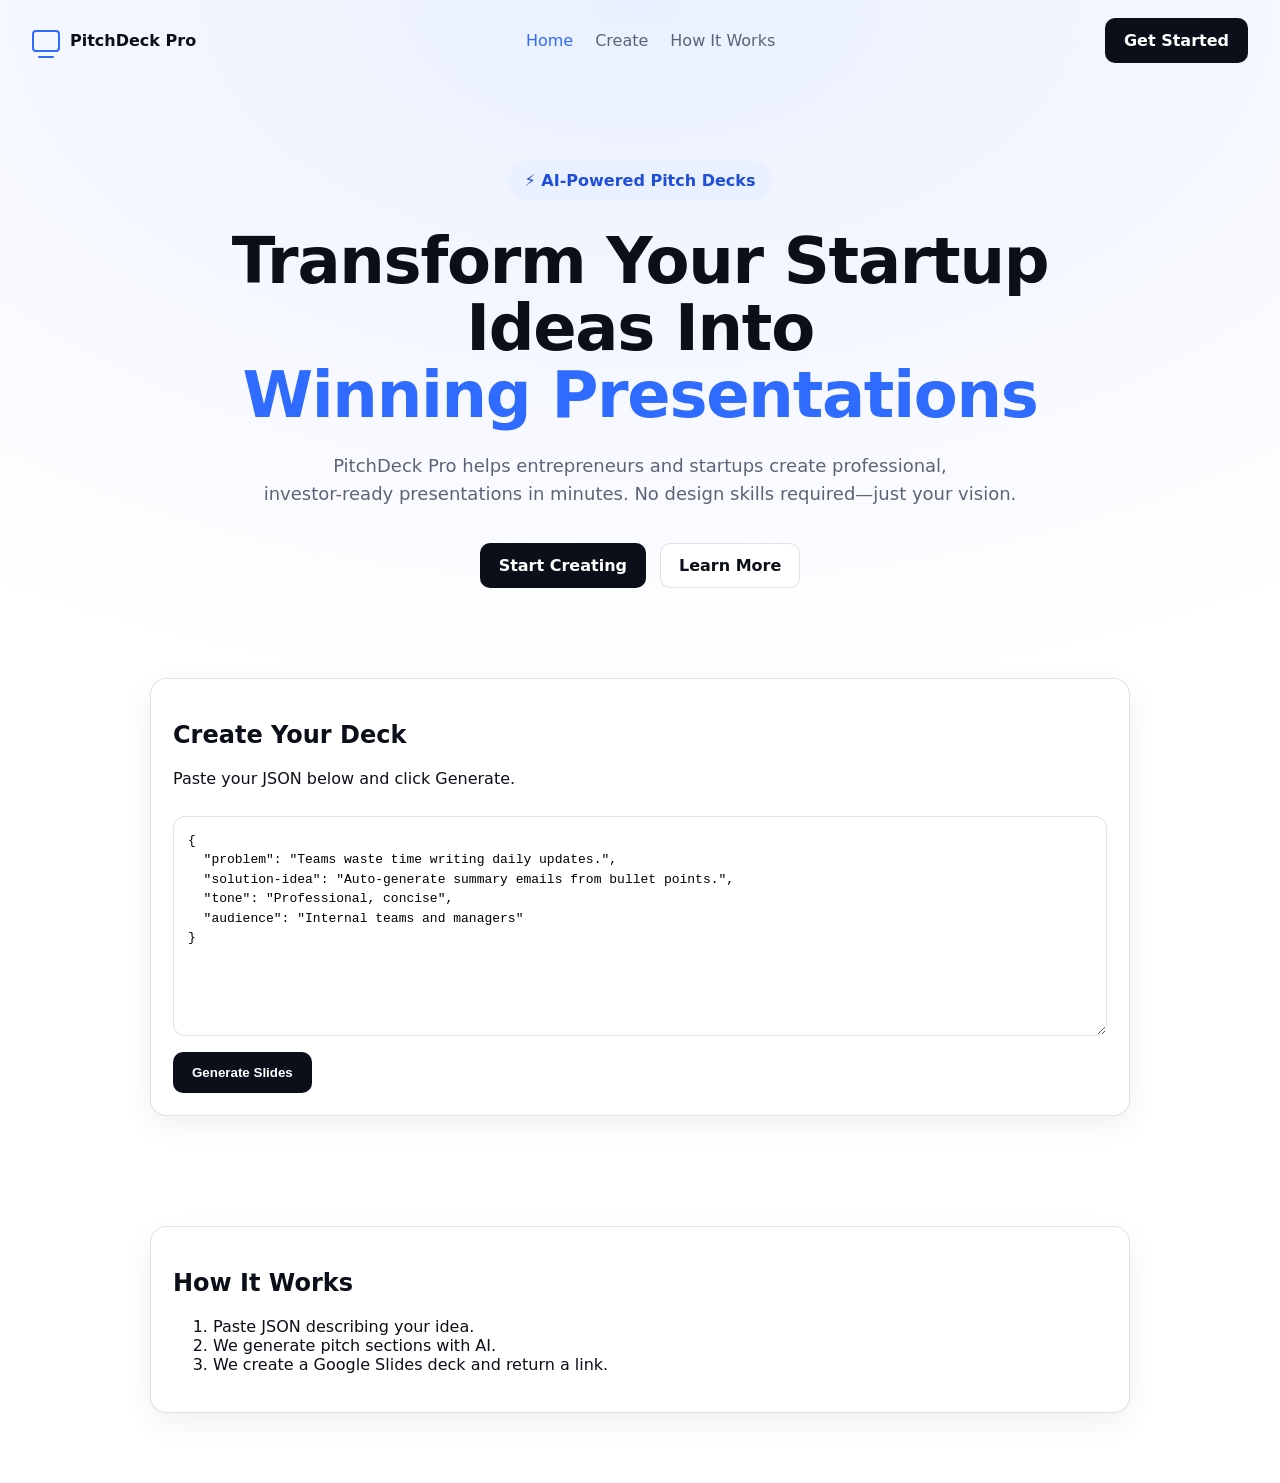
==== templates/index.html @ 184cfe4d "Project files" ====
<!doctype html>
<html lang="en">
  <head>
    <meta charset="UTF-8" />
    <meta name="viewport" content="width=device-width, initial-scale=1.0" />
    <title>PitchDeck Pro</title>
    <link rel="stylesheet" href="/static/styles.css" />
  </head>
  <body>
    <header class="nav">
      <div class="brand">
        <div class="logo"></div>
        <span>PitchDeck Pro</span>
      </div>
      <nav class="links">
        <a class="active" href="#">Home</a>
        <a href="#create">Create</a>
        <a href="#how">How It Works</a>
      </nav>
      <a class="btn btn-dark" href="#create">Get Started</a>
    </header>

    <main class="hero">
      <div class="pill">⚡ AI-Powered Pitch Decks</div>

      <h1>
        Transform Your Startup Ideas Into<br />
        <span class="accent">Winning Presentations</span>
      </h1>

      <p class="sub">
        PitchDeck Pro helps entrepreneurs and startups create professional,<br />
        investor-ready presentations in minutes. No design skills required—just your vision.
      </p>

      <div class="cta">
        <a class="btn btn-dark" href="#create">Start Creating</a>
        <a class="btn btn-light" href="#how">Learn More</a>
      </div>
    </main>

    <section id="create" class="panel">
      <div class="panel-inner">
        <h2>Create Your Deck</h2>
        <p>Paste your JSON below and click Generate.</p>

        <textarea id="jsonInput" spellcheck="false">
{
  "problem": "Teams waste time writing daily updates.",
  "solution-idea": "Auto-generate summary emails from bullet points.",
  "tone": "Professional, concise",
  "audience": "Internal teams and managers"
}
        </textarea>

        <div class="row">
          <button id="generateBtn" class="btn btn-dark">Generate Slides</button>
          <span id="status" class="status"></span>
        </div>

        <div id="result" class="result"></div>
      </div>
    </section>

    <section id="how" class="panel">
      <div class="panel-inner">
        <h2>How It Works</h2>
        <ol>
          <li>Paste JSON describing your idea.</li>
          <li>We generate pitch sections with AI.</li>
          <li>We create a Google Slides deck and return a link.</li>
        </ol>
      </div>
    </section>

    <script src="/static/app.js"></script>
  </body>
</html>
---- static/styles.css ----
:root {
  --bg: #f6f8ff;
  --text: #0b0f19;
  --muted: #5b6476;
  --accent: #2f6bff;
  --card: #ffffff;
  --border: rgba(10, 20, 40, 0.12);
}

* { box-sizing: border-box; }
body {
  margin: 0;
  font-family: ui-sans-serif, system-ui, -apple-system, Segoe UI, Roboto, Arial, sans-serif;
  color: var(--text);
  background: radial-gradient(1200px 700px at 50% 0%, #e9f0ff 0%, var(--bg) 55%, #ffffff 100%);
}

.nav {
  display: flex;
  align-items: center;
  justify-content: space-between;
  padding: 18px 32px;
}

.brand {
  display: flex;
  align-items: center;
  gap: 10px;
  font-weight: 700;
}
.logo {
  width: 28px;
  height: 22px;
  border: 2px solid var(--accent);
  border-radius: 4px;
  position: relative;
}
.logo::after {
  content: "";
  position: absolute;
  left: 4px;
  right: 4px;
  bottom: -8px;
  height: 2px;
  background: var(--accent);
  border-radius: 2px;
}

.links { display: flex; gap: 22px; }
.links a {
  text-decoration: none;
  color: var(--muted);
  font-weight: 500;
}
.links a.active { color: var(--accent); }

.hero {
  text-align: center;
  padding: 80px 16px 50px;
  max-width: 980px;
  margin: 0 auto;
}

.pill {
  display: inline-flex;
  align-items: center;
  gap: 8px;
  padding: 10px 16px;
  border-radius: 999px;
  background: #e9f0ff;
  color: #1f4ed8;
  font-weight: 600;
  margin-bottom: 28px;
}

h1 {
  margin: 0;
  font-size: 64px;
  line-height: 1.05;
  letter-spacing: -0.02em;
}
.accent { color: var(--accent); }

.sub {
  margin: 22px auto 34px;
  max-width: 760px;
  color: var(--muted);
  font-size: 18px;
  line-height: 1.6;
}

.cta { display: flex; justify-content: center; gap: 14px; }

.btn {
  display: inline-flex;
  align-items: center;
  justify-content: center;
  padding: 12px 18px;
  border-radius: 10px;
  text-decoration: none;
  font-weight: 650;
  border: 1px solid transparent;
  cursor: pointer;
}

.btn-dark {
  background: #0b0f19;
  color: #fff;
}

.btn-light {
  background: #fff;
  border-color: var(--border);
  color: #0b0f19;
}

.panel {
  padding: 40px 16px 70px;
}
.panel-inner {
  max-width: 980px;
  margin: 0 auto;
  background: var(--card);
  border: 1px solid var(--border);
  border-radius: 16px;
  padding: 22px;
  box-shadow: 0 10px 30px rgba(10, 20, 40, 0.06);
}

textarea {
  width: 100%;
  height: 220px;
  border-radius: 12px;
  border: 1px solid var(--border);
  padding: 14px;
  font-family: ui-monospace, SFMono-Regular, Menlo, Monaco, Consolas, "Liberation Mono", monospace;
  font-size: 13px;
  line-height: 1.5;
  margin-top: 12px;
}

.row {
  display: flex;
  align-items: center;
  gap: 12px;
  margin-top: 12px;
}

.status { color: var(--muted); }

.result {
  margin-top: 16px;
  padding: 12px;
  border-radius: 12px;
  border: 1px solid var(--border);
  display: none;
}
.result a { color: var(--accent); }
pre { white-space: pre-wrap; margin: 0; }
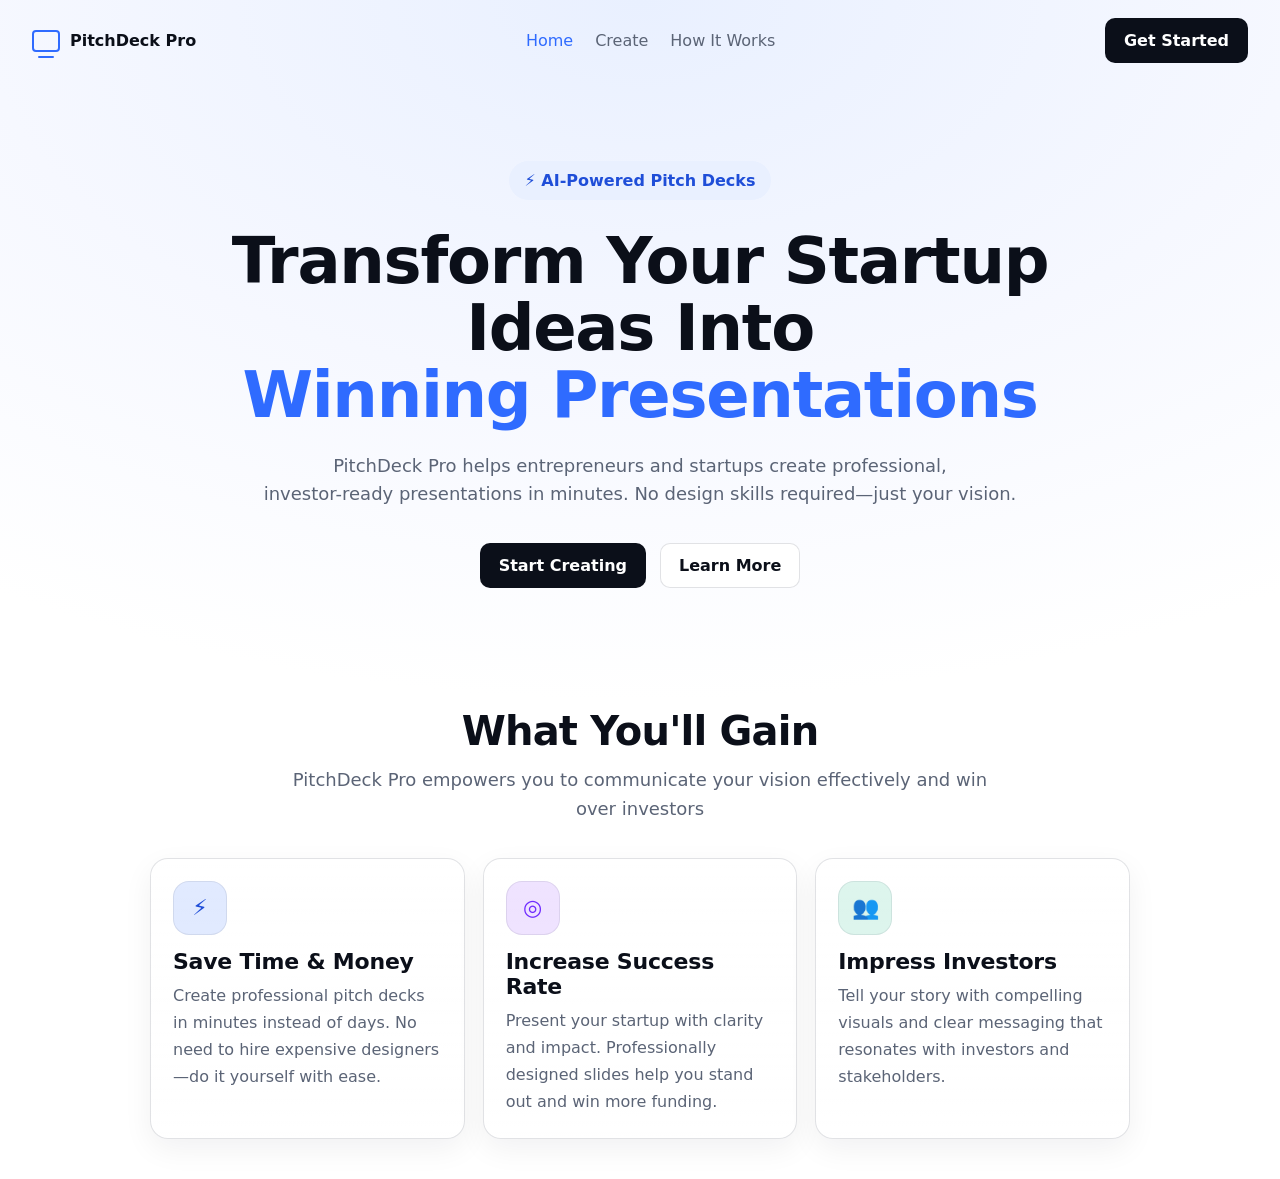
==== commit c4111467: "Add files via upload" ====
--- a/templates/index.html
+++ b/templates/index.html
@@ -14,10 +14,10 @@
       </div>
       <nav class="links">
         <a class="active" href="#">Home</a>
-        <a href="#create">Create</a>
-        <a href="#how">How It Works</a>
+        <a href="/create">Create</a>
+      <a href="/how-it-works">How It Works</a>
       </nav>
-      <a class="btn btn-dark" href="#create">Get Started</a>
+      <a class="btn btn-dark" href="/create">Get Started</a>
     </header>
 
     <main class="hero">
@@ -34,45 +34,52 @@
       </p>
 
       <div class="cta">
-        <a class="btn btn-dark" href="#create">Start Creating</a>
+        <a class="btn btn-dark" href="/create">Start Creating</a>
         <a class="btn btn-light" href="#how">Learn More</a>
       </div>
     </main>
 
-    <section id="create" class="panel">
-      <div class="panel-inner">
-        <h2>Create Your Deck</h2>
-        <p>Paste your JSON below and click Generate.</p>
+        </main>
 
-        <textarea id="jsonInput" spellcheck="false">
-{
-  "problem": "Teams waste time writing daily updates.",
-  "solution-idea": "Auto-generate summary emails from bullet points.",
-  "tone": "Professional, concise",
-  "audience": "Internal teams and managers"
-}
-        </textarea>
+    <!-- What You'll Gain -->
+    <section class="gain">
+      <div class="gain-inner">
+        <h2>What You'll Gain</h2>
+        <p class="gain-sub">
+          PitchDeck Pro empowers you to communicate your vision effectively and win<br />
+          over investors
+        </p>
 
-        <div class="row">
-          <button id="generateBtn" class="btn btn-dark">Generate Slides</button>
-          <span id="status" class="status"></span>
+        <div class="gain-grid">
+          <div class="gain-card">
+            <div class="gain-icon blue">⚡</div>
+            <h3>Save Time &amp; Money</h3>
+            <p>
+              Create professional pitch decks in minutes instead of days. No need to hire expensive
+              designers—do it yourself with ease.
+            </p>
+          </div>
+
+          <div class="gain-card">
+            <div class="gain-icon purple">◎</div>
+            <h3>Increase Success Rate</h3>
+            <p>
+              Present your startup with clarity and impact. Professionally designed slides help you
+              stand out and win more funding.
+            </p>
+          </div>
+
+          <div class="gain-card">
+            <div class="gain-icon green">👥</div>
+            <h3>Impress Investors</h3>
+            <p>
+              Tell your story with compelling visuals and clear messaging that resonates with
+              investors and stakeholders.
+            </p>
+          </div>
         </div>
-
-        <div id="result" class="result"></div>
       </div>
     </section>
-
-    <section id="how" class="panel">
-      <div class="panel-inner">
-        <h2>How It Works</h2>
-        <ol>
-          <li>Paste JSON describing your idea.</li>
-          <li>We generate pitch sections with AI.</li>
-          <li>We create a Google Slides deck and return a link.</li>
-        </ol>
-      </div>
-    </section>
-
     <script src="/static/app.js"></script>
   </body>
 </html>
--- a/static/styles.css
+++ b/static/styles.css
@@ -156,4 +156,395 @@
   display: none;
 }
 .result a { color: var(--accent); }
-pre { white-space: pre-wrap; margin: 0; }+pre { white-space: pre-wrap; margin: 0; }
+
+/* What You'll Gain section */
+.gain {
+  padding: 70px 16px 40px;
+}
+
+.gain-inner {
+  max-width: 980px;
+  margin: 0 auto;
+  text-align: center;
+}
+
+.gain h2 {
+  margin: 0;
+  font-size: 40px;
+  letter-spacing: -0.02em;
+}
+
+.gain-sub {
+  margin: 12px auto 34px;
+  max-width: 760px;
+  color: var(--muted);
+  font-size: 18px;
+  line-height: 1.6;
+}
+
+.gain-grid {
+  display: grid;
+  grid-template-columns: repeat(3, 1fr);
+  gap: 18px;
+  margin-top: 18px;
+}
+
+.gain-card {
+  text-align: left;
+  padding: 22px;
+  border-radius: 18px;
+  border: 1px solid var(--border);
+  box-shadow: 0 10px 30px rgba(10, 20, 40, 0.06);
+  background: linear-gradient(180deg, rgba(255, 255, 255, 0.9), rgba(255, 255, 255, 1));
+}
+
+.gain-card h3 {
+  margin: 14px 0 8px;
+  font-size: 22px;
+  letter-spacing: -0.01em;
+}
+
+.gain-card p {
+  margin: 0;
+  color: var(--muted);
+  line-height: 1.7;
+}
+
+.gain-icon {
+  width: 54px;
+  height: 54px;
+  border-radius: 16px;
+  display: inline-flex;
+  align-items: center;
+  justify-content: center;
+  font-size: 22px;
+  font-weight: 700;
+  border: 1px solid rgba(10, 20, 40, 0.08);
+}
+
+.gain-icon.blue {
+  background: rgba(47, 107, 255, 0.14);
+  color: #1f4ed8;
+}
+
+.gain-icon.purple {
+  background: rgba(144, 62, 255, 0.14);
+  color: #6f2cff;
+}
+
+.gain-icon.green {
+  background: rgba(16, 185, 129, 0.14);
+  color: #059669;
+}
+
+/* Responsive */
+@media (max-width: 900px) {
+  .gain-grid {
+    grid-template-columns: 1fr;
+  }
+}
+
+/* How It Works page */
+.hiw-hero {
+  background: linear-gradient(90deg, #3b82f6 0%, #7c3aed 55%, #8b5cf6 100%);
+  padding: 56px 16px;
+}
+
+.hiw-hero-inner {
+  max-width: 980px;
+  margin: 0 auto;
+  text-align: center;
+  color: #fff;
+}
+
+.hiw-hero-inner h1 {
+  margin: 0;
+  font-size: 44px;
+  letter-spacing: -0.02em;
+}
+
+.hiw-hero-inner p {
+  margin: 10px 0 0;
+  opacity: 0.9;
+}
+
+.hiw {
+  padding: 28px 16px 70px;
+  background: #fff;
+}
+
+.hiw-inner {
+  max-width: 1100px;
+  margin: 0 auto;
+}
+
+.hiw-grid {
+  display: grid;
+  grid-template-columns: 1fr 320px;
+  gap: 18px;
+  align-items: start;
+}
+
+.hiw-steps {
+  display: flex;
+  flex-direction: column;
+  gap: 16px;
+}
+
+.hiw-step {
+  display: grid;
+  grid-template-columns: 320px 1fr;
+  gap: 14px;
+  align-items: stretch;
+}
+
+.hiw-step.reverse {
+  grid-template-columns: 1fr 320px;
+}
+
+.hiw-media {
+  position: relative;
+  border-radius: 14px;
+  overflow: hidden;
+  border: 1px solid var(--border);
+  min-height: 180px;
+  background: #f3f4f6;
+}
+
+.hiw-media img {
+  width: 100%;
+  height: 100%;
+  object-fit: cover;
+  display: block;
+}
+
+.hiw-badge {
+  position: absolute;
+  top: 12px;
+  left: 12px;
+  width: 32px;
+  height: 32px;
+  border-radius: 999px;
+  background: #2563eb;
+  color: #fff;
+  display: flex;
+  align-items: center;
+  justify-content: center;
+  font-weight: 800;
+  font-size: 14px;
+  box-shadow: 0 10px 20px rgba(0,0,0,0.15);
+}
+
+.hiw-card {
+  border: 1px solid var(--border);
+  border-radius: 14px;
+  padding: 18px;
+  background: #fff;
+  box-shadow: 0 10px 30px rgba(10, 20, 40, 0.06);
+}
+
+.hiw-kicker {
+  font-size: 12px;
+  font-weight: 800;
+  color: #2563eb;
+  letter-spacing: 0.08em;
+  margin-bottom: 8px;
+}
+
+.hiw-card h3 {
+  margin: 0 0 8px;
+  font-size: 18px;
+}
+
+.hiw-card p {
+  margin: 0;
+  color: var(--muted);
+  line-height: 1.7;
+  font-size: 14px;
+}
+
+.hiw-side {
+  position: sticky;
+  top: 18px;
+}
+
+.hiw-form {
+  border: 1px solid var(--border);
+  border-radius: 14px;
+  padding: 18px;
+  background: #fff;
+  box-shadow: 0 10px 30px rgba(10, 20, 40, 0.06);
+}
+
+.hiw-form h3 {
+  margin: 0 0 6px;
+  font-size: 18px;
+}
+
+.hiw-form-sub {
+  margin: 0 0 14px;
+  color: var(--muted);
+  font-size: 13px;
+  line-height: 1.5;
+}
+
+.hiw-form label {
+  display: block;
+  margin-bottom: 10px;
+}
+
+.hiw-form label span {
+  display: block;
+  font-size: 12px;
+  font-weight: 700;
+  margin-bottom: 6px;
+  color: #111827;
+}
+
+.hiw-form input,
+.hiw-form textarea {
+  width: 100%;
+  border: 1px solid var(--border);
+  border-radius: 10px;
+  padding: 10px 12px;
+  font: inherit;
+}
+
+.hiw-form textarea {
+  resize: vertical;
+}
+
+.hiw-form .btn {
+  width: 100%;
+  margin-top: 8px;
+}
+
+.hiw-form-foot {
+  margin-top: 12px;
+  padding-top: 12px;
+  border-top: 1px solid var(--border);
+  color: var(--muted);
+  font-size: 12px;
+  text-align: center;
+}
+
+.hiw-bottom-cta {
+  display: flex;
+  justify-content: center;
+  margin-top: 4px;
+}
+
+/* Responsive */
+@media (max-width: 980px) {
+  .hiw-grid {
+    grid-template-columns: 1fr;
+  }
+  .hiw-side {
+    position: static;
+  }
+}
+
+@media (max-width: 760px) {
+  .hiw-step,
+  .hiw-step.reverse {
+    grid-template-columns: 1fr;
+  }
+}
+
+/* =========================
+   Create Page Styling
+   ========================= */
+
+.create-hero {
+  padding: 70px 16px 80px;
+  max-width: 980px;
+  margin: 0 auto;
+}
+
+.create-hero-inner {
+  text-align: center;
+  margin-bottom: 30px;
+}
+
+.create-hero-inner h1 {
+  margin: 0;
+  font-size: 48px;
+  letter-spacing: -0.02em;
+}
+
+.create-hero-inner p {
+  margin: 12px 0 0;
+  font-size: 18px;
+  color: var(--muted);
+}
+
+.create-form {
+  background: var(--card);
+  border: 1px solid var(--border);
+  border-radius: 18px;
+  padding: 28px;
+  box-shadow: 0 10px 30px rgba(10, 20, 40, 0.06);
+}
+
+/* Form Layout */
+.form-group {
+  margin-bottom: 16px;
+}
+
+.form-group label {
+  display: block;
+  font-weight: 600;
+  margin-bottom: 6px;
+  font-size: 14px;
+}
+
+.form-group input {
+  width: 100%;
+  border: 1px solid var(--border);
+  border-radius: 12px;
+  padding: 12px 14px;
+  font: inherit;
+  transition: border 0.2s ease, box-shadow 0.2s ease;
+}
+
+.form-group input:focus {
+  outline: none;
+  border-color: var(--accent);
+  box-shadow: 0 0 0 3px rgba(47, 107, 255, 0.15);
+}
+
+.row {
+  display: flex;
+  align-items: center;
+  gap: 12px;
+  margin-top: 10px;
+}
+
+.status {
+  font-size: 14px;
+  color: var(--muted);
+}
+
+/* Result Card */
+.result {
+  margin-top: 18px;
+  padding: 16px;
+  border-radius: 14px;
+  border: 1px solid var(--border);
+  background: #fff;
+  box-shadow: 0 10px 30px rgba(10, 20, 40, 0.06);
+  display: none;
+}
+
+.result a {
+  color: var(--accent);
+  font-weight: 600;
+}
+
+.result pre {
+  white-space: pre-wrap;
+  margin: 8px 0 0;
+  font-size: 14px;
+  line-height: 1.6;
+}
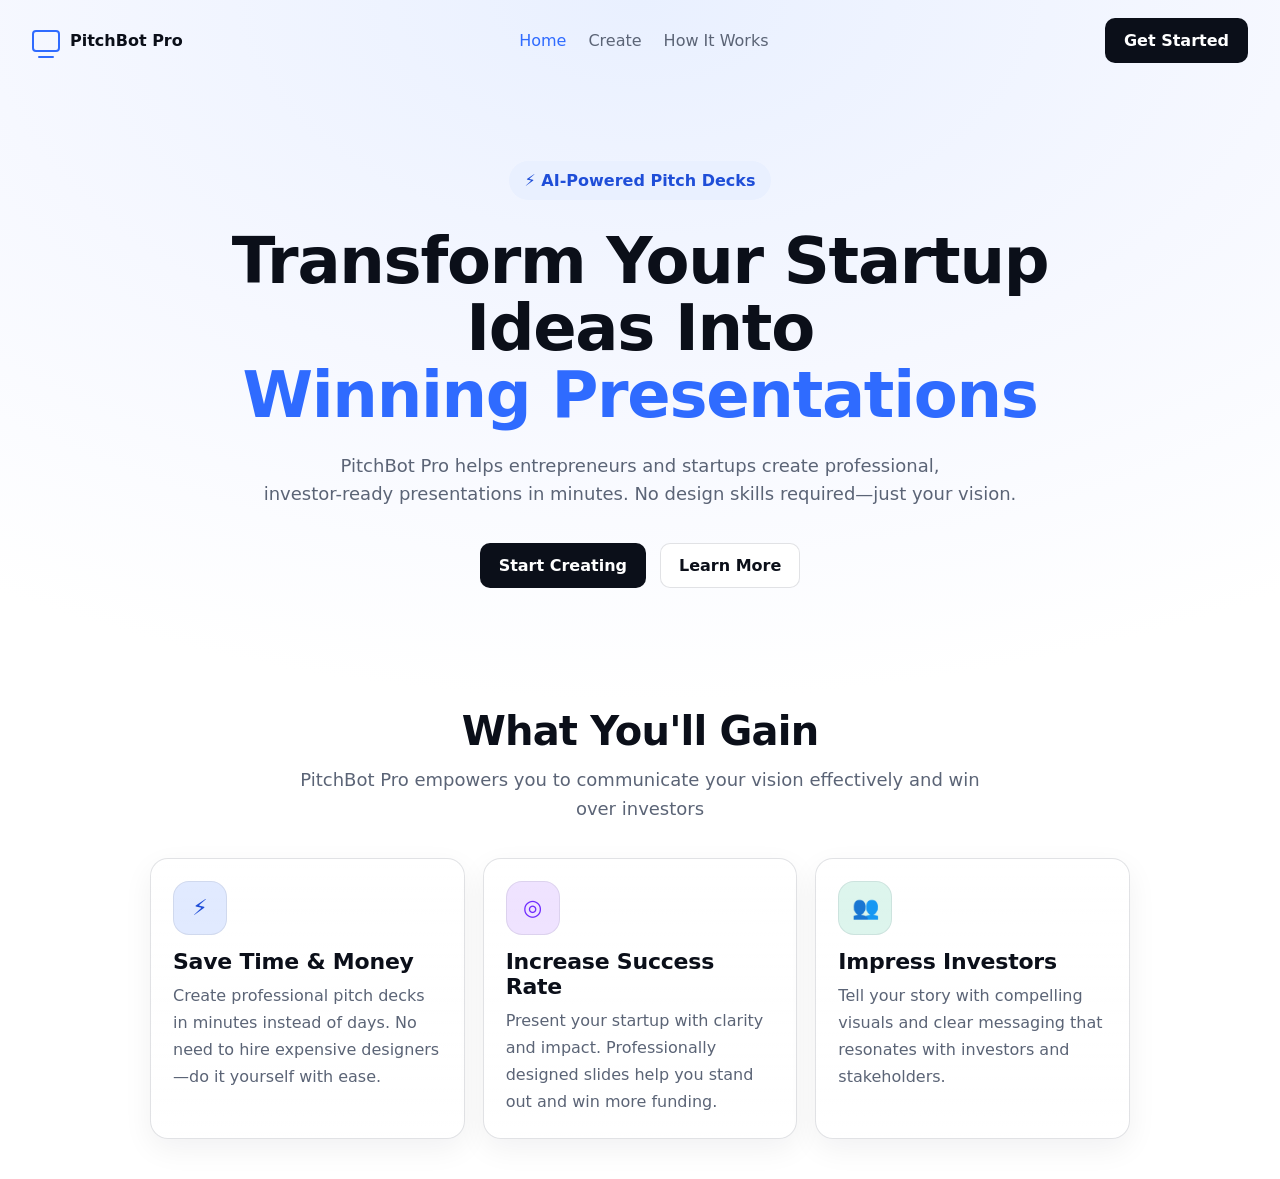
==== commit f00c1e92: "Add files via upload" ====
--- a/templates/index.html
+++ b/templates/index.html
@@ -3,14 +3,14 @@
   <head>
     <meta charset="UTF-8" />
     <meta name="viewport" content="width=device-width, initial-scale=1.0" />
-    <title>PitchDeck Pro</title>
+    <title>PitchBot Pro</title>
     <link rel="stylesheet" href="/static/styles.css" />
   </head>
   <body>
     <header class="nav">
       <div class="brand">
         <div class="logo"></div>
-        <span>PitchDeck Pro</span>
+        <span>PitchBot Pro</span>
       </div>
       <nav class="links">
         <a class="active" href="#">Home</a>
@@ -29,13 +29,13 @@
       </h1>
 
       <p class="sub">
-        PitchDeck Pro helps entrepreneurs and startups create professional,<br />
+        PitchBot Pro helps entrepreneurs and startups create professional,<br />
         investor-ready presentations in minutes. No design skills required—just your vision.
       </p>
 
       <div class="cta">
         <a class="btn btn-dark" href="/create">Start Creating</a>
-        <a class="btn btn-light" href="#how">Learn More</a>
+        <a class="btn btn-light" href="/how-it-works">Learn More</a>
       </div>
     </main>
 
@@ -46,7 +46,7 @@
       <div class="gain-inner">
         <h2>What You'll Gain</h2>
         <p class="gain-sub">
-          PitchDeck Pro empowers you to communicate your vision effectively and win<br />
+          PitchBot Pro empowers you to communicate your vision effectively and win<br />
           over investors
         </p>
 
